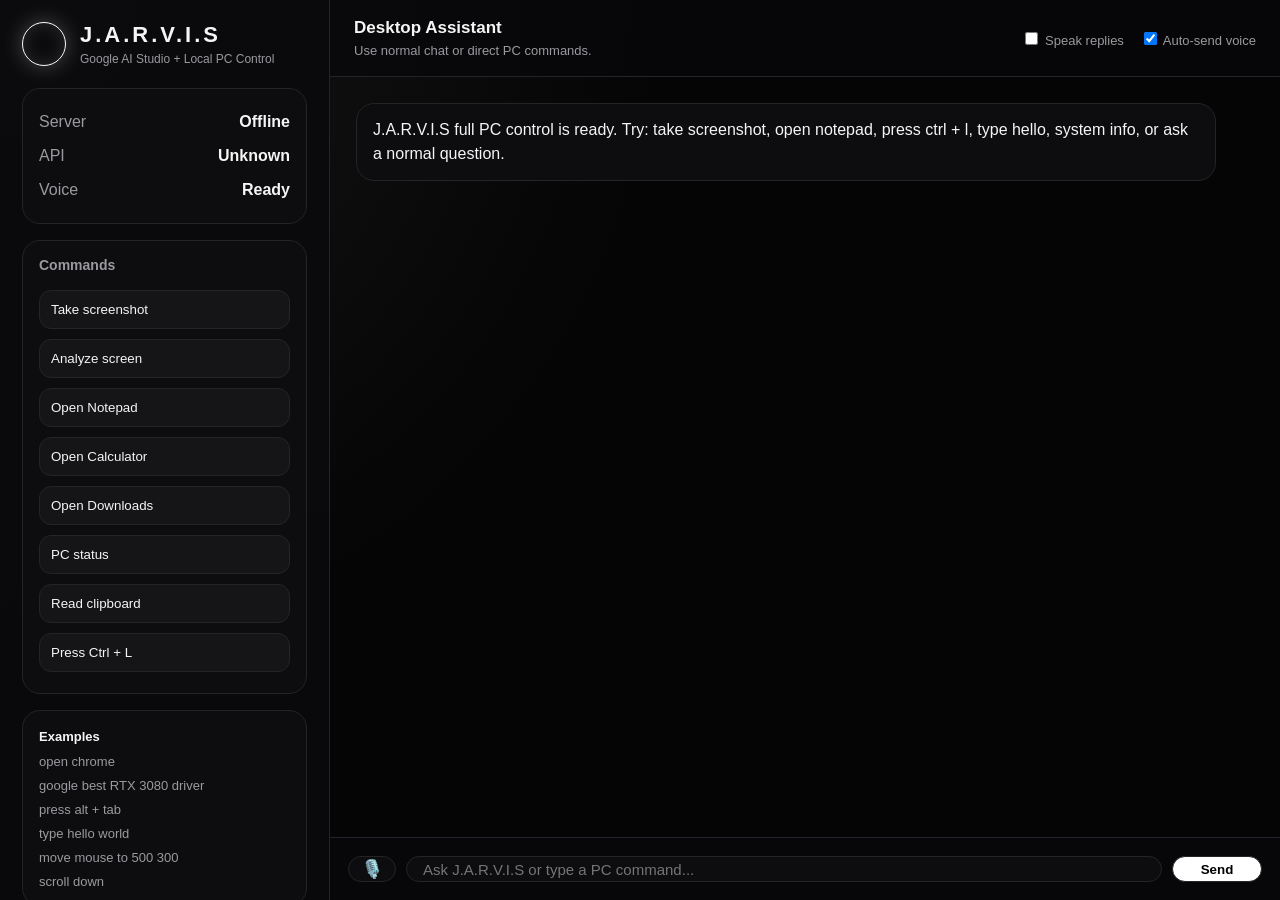
==== frontend/index.html @ 2f7c83c5 "Initial import" ====
<!doctype html>
<html lang="en">
<head>
  <meta charset="UTF-8" />
  <meta name="viewport" content="width=device-width, initial-scale=1.0" />
  <title>J.A.R.V.I.S Full PC Control</title>
  <link rel="stylesheet" href="style.css" />
</head>
<body>
  <div class="app">
    <aside class="sidebar">
      <div class="brand">
        <div class="orb"></div>
        <div>
          <h1>J.A.R.V.I.S</h1>
          <p>Google AI Studio + Local PC Control</p>
        </div>
      </div>

      <div class="status-card">
        <div class="row"><span>Server</span><b id="serverState">Checking...</b></div>
        <div class="row"><span>API</span><b id="apiState">...</b></div>
        <div class="row"><span>Voice</span><b id="voiceState">Ready</b></div>
      </div>

      <div class="commands">
        <h2>Commands</h2>
        <button data-cmd="take screenshot">Take screenshot</button>
        <button data-cmd="screenshot and analyze it">Analyze screen</button>
        <button data-cmd="open notepad">Open Notepad</button>
        <button data-cmd="open calculator">Open Calculator</button>
        <button data-cmd="open downloads">Open Downloads</button>
        <button data-cmd="system info">PC status</button>
        <button data-cmd="read clipboard">Read clipboard</button>
        <button data-cmd="press ctrl + l">Press Ctrl + L</button>
      </div>

      <div class="hint">
        <b>Examples</b>
        <p>open chrome</p>
        <p>google best RTX 3080 driver</p>
        <p>press alt + tab</p>
        <p>type hello world</p>
        <p>move mouse to 500 300</p>
        <p>scroll down</p>
      </div>
    </aside>

    <main class="main">
      <div class="topbar">
        <div>
          <h3>Desktop Assistant</h3>
          <p>Use normal chat or direct PC commands.</p>
        </div>
        <div class="toggles">
          <label><input type="checkbox" id="speakToggle" /> Speak replies</label>
          <label><input type="checkbox" id="autoSendVoice" checked /> Auto-send voice</label>
        </div>
      </div>

      <section id="chat" class="chat"></section>

      <form id="form" class="inputbar">
        <button type="button" id="micBtn" title="Voice input">🎙️</button>
        <input id="input" autocomplete="off" placeholder="Ask J.A.R.V.I.S or type a PC command..." />
        <button type="submit">Send</button>
      </form>
    </main>
  </div>

  <script src="app.js"></script>
</body>
</html>
---- frontend/style.css ----
:root {
  --bg: #050505;
  --panel: #0d0d0f;
  --panel2: #151518;
  --text: #f5f5f5;
  --muted: #9a9a9f;
  --line: #242428;
  --accent: #ffffff;
  --danger: #ff6b6b;
  --good: #9effa7;
}

* { box-sizing: border-box; }
html, body { height: 100%; margin: 0; }
body {
  background: radial-gradient(circle at top left, #171717, var(--bg) 42%);
  color: var(--text);
  font-family: Inter, Segoe UI, Arial, sans-serif;
  overflow: hidden;
}

.app {
  height: 100vh;
  display: grid;
  grid-template-columns: 330px 1fr;
}

.sidebar {
  border-right: 1px solid var(--line);
  background: rgba(10,10,12,.92);
  padding: 22px;
  overflow-y: auto;
}

.brand { display: flex; align-items: center; gap: 14px; margin-bottom: 22px; }
.orb {
  width: 44px; height: 44px; border-radius: 50%;
  border: 1px solid #fff;
  box-shadow: 0 0 22px rgba(255,255,255,.25), inset 0 0 18px rgba(255,255,255,.12);
}
.brand h1 { font-size: 22px; margin: 0; letter-spacing: 3px; }
.brand p { color: var(--muted); margin: 4px 0 0; font-size: 12px; }

.status-card, .hint, .commands {
  background: var(--panel);
  border: 1px solid var(--line);
  border-radius: 18px;
  padding: 16px;
  margin-bottom: 16px;
}
.row { display: flex; justify-content: space-between; padding: 8px 0; color: var(--muted); }
.row b { color: var(--text); font-weight: 600; }

.commands h2 { margin: 0 0 12px; font-size: 14px; color: var(--muted); }
.commands button {
  width: 100%;
  background: var(--panel2);
  color: var(--text);
  border: 1px solid var(--line);
  border-radius: 12px;
  padding: 11px;
  text-align: left;
  margin: 5px 0;
  cursor: pointer;
}
.commands button:hover { border-color: #fff; }
.hint b { font-size: 13px; }
.hint p { color: var(--muted); margin: 9px 0 0; font-size: 13px; }

.main {
  height: 100vh;
  display: grid;
  grid-template-rows: auto 1fr auto;
  min-width: 0;
}

.topbar {
  border-bottom: 1px solid var(--line);
  padding: 18px 24px;
  display: flex;
  justify-content: space-between;
  gap: 14px;
  align-items: center;
  background: rgba(8,8,10,.7);
}
.topbar h3 { margin: 0; font-size: 17px; }
.topbar p { margin: 5px 0 0; color: var(--muted); font-size: 13px; }
.toggles { display: flex; gap: 16px; color: var(--muted); font-size: 13px; }

.chat {
  overflow-y: auto;
  padding: 26px;
  scroll-behavior: smooth;
}
.message {
  max-width: 860px;
  margin: 0 0 14px;
  display: flex;
}
.message.user { justify-content: flex-end; margin-left: auto; }
.bubble {
  border: 1px solid var(--line);
  background: var(--panel);
  border-radius: 18px;
  padding: 14px 16px;
  line-height: 1.5;
  white-space: pre-wrap;
  overflow-wrap: anywhere;
}
.user .bubble { background: #f1f1f1; color: #050505; border-color: #f1f1f1; }
.assistant .bubble { color: var(--text); }
.system .bubble { color: var(--muted); font-size: 13px; }

.inputbar {
  padding: 18px;
  display: grid;
  grid-template-columns: 48px 1fr 90px;
  gap: 10px;
  border-top: 1px solid var(--line);
  background: rgba(8,8,10,.9);
}
.inputbar input {
  background: var(--panel);
  color: var(--text);
  border: 1px solid var(--line);
  border-radius: 14px;
  padding: 0 16px;
  font-size: 15px;
  outline: none;
}
.inputbar input:focus { border-color: #fff; }
.inputbar button {
  border: 1px solid var(--line);
  background: #fff;
  color: #000;
  border-radius: 14px;
  font-weight: 700;
  cursor: pointer;
}
#micBtn { background: var(--panel); color: var(--text); font-size: 18px; }
#micBtn.listening { border-color: var(--good); box-shadow: 0 0 18px rgba(158,255,167,.18); }

@media (max-width: 850px) {
  .app { grid-template-columns: 1fr; }
  .sidebar { display: none; }
  .toggles { display: none; }
}
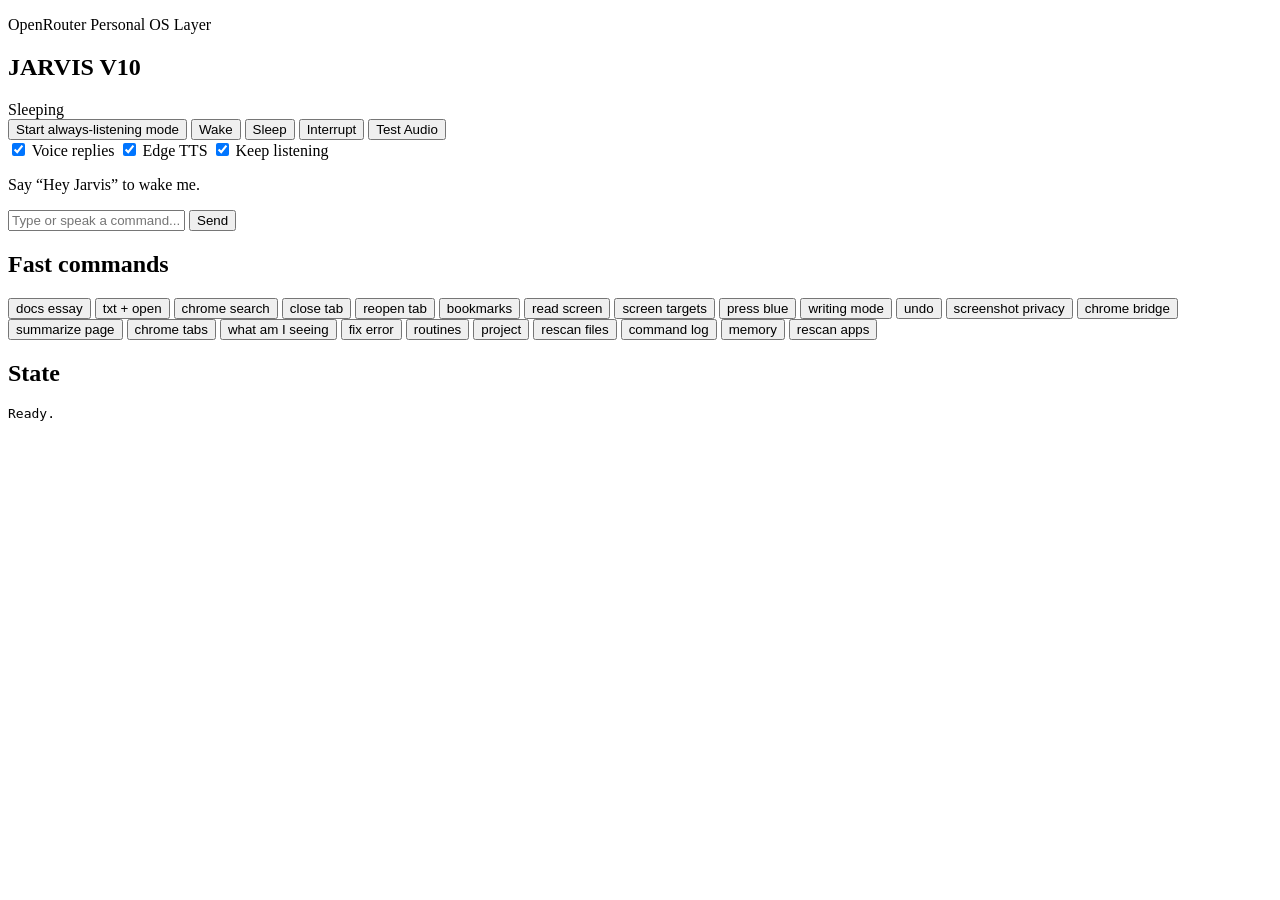
==== commit c2f91469: "Add files via upload" ====
--- a/frontend/index.html
+++ b/frontend/index.html
@@ -1,73 +1,78 @@
 <!doctype html>
 <html lang="en">
 <head>
-  <meta charset="UTF-8" />
-  <meta name="viewport" content="width=device-width, initial-scale=1.0" />
-  <title>J.A.R.V.I.S Full PC Control</title>
-  <link rel="stylesheet" href="style.css" />
+  <meta charset="utf-8" />
+  <meta name="viewport" content="width=device-width, initial-scale=1" />
+  <title>JARVIS V10</title>
+  <link rel="stylesheet" href="/style.css" />
 </head>
 <body>
-  <div class="app">
-    <aside class="sidebar">
-      <div class="brand">
-        <div class="orb"></div>
-        <div>
-          <h1>J.A.R.V.I.S</h1>
-          <p>Google AI Studio + Local PC Control</p>
-        </div>
-      </div>
-
-      <div class="status-card">
-        <div class="row"><span>Server</span><b id="serverState">Checking...</b></div>
-        <div class="row"><span>API</span><b id="apiState">...</b></div>
-        <div class="row"><span>Voice</span><b id="voiceState">Ready</b></div>
-      </div>
-
-      <div class="commands">
-        <h2>Commands</h2>
-        <button data-cmd="take screenshot">Take screenshot</button>
-        <button data-cmd="screenshot and analyze it">Analyze screen</button>
-        <button data-cmd="open notepad">Open Notepad</button>
-        <button data-cmd="open calculator">Open Calculator</button>
-        <button data-cmd="open downloads">Open Downloads</button>
-        <button data-cmd="system info">PC status</button>
-        <button data-cmd="read clipboard">Read clipboard</button>
-        <button data-cmd="press ctrl + l">Press Ctrl + L</button>
-      </div>
-
-      <div class="hint">
-        <b>Examples</b>
-        <p>open chrome</p>
-        <p>google best RTX 3080 driver</p>
-        <p>press alt + tab</p>
-        <p>type hello world</p>
-        <p>move mouse to 500 300</p>
-        <p>scroll down</p>
-      </div>
-    </aside>
-
-    <main class="main">
+  <main class="app">
+    <section class="panel hero">
       <div class="topbar">
         <div>
-          <h3>Desktop Assistant</h3>
-          <p>Use normal chat or direct PC commands.</p>
+          <p class="eyebrow">OpenRouter Personal OS Layer</p>
+          <h1>JARVIS V10</h1>
         </div>
-        <div class="toggles">
-          <label><input type="checkbox" id="speakToggle" /> Speak replies</label>
-          <label><input type="checkbox" id="autoSendVoice" checked /> Auto-send voice</label>
-        </div>
+        <div id="statusBadge" class="badge sleeping">Sleeping</div>
       </div>
+      <div class="orb-wrap">
+        <div id="orb" class="orb sleeping"><span></span></div>
+      </div>
+      <div class="controls">
+        <button id="listenBtn">Start always-listening mode</button>
+        <button id="wakeBtn">Wake</button>
+        <button id="sleepBtn">Sleep</button>
+        <button id="interruptBtn">Interrupt</button>
+        <button id="testAudioBtn">Test Audio</button>
+      </div>
+      <div class="settings-row">
+        <label><input id="useVoice" type="checkbox" checked /> Voice replies</label>
+        <label><input id="useEdgeTts" type="checkbox" checked /> Edge TTS</label>
+        <label><input id="autoListen" type="checkbox" checked /> Keep listening</label>
+      </div>
+      <p id="heard" class="heard">Say “Hey Jarvis” to wake me.</p>
+    </section>
 
-      <section id="chat" class="chat"></section>
+    <section class="panel chat-panel">
+      <div id="chat" class="chat"></div>
+      <form id="chatForm" class="chat-form">
+        <input id="messageInput" autocomplete="off" placeholder="Type or speak a command..." />
+        <button>Send</button>
+      </form>
+    </section>
 
-      <form id="form" class="inputbar">
-        <button type="button" id="micBtn" title="Voice input">🎙️</button>
-        <input id="input" autocomplete="off" placeholder="Ask J.A.R.V.I.S or type a PC command..." />
-        <button type="submit">Send</button>
-      </form>
-    </main>
-  </div>
-
-  <script src="app.js"></script>
+    <aside class="panel side">
+      <h2>Fast commands</h2>
+      <div class="cmds">
+        <button data-cmd="open google docs and write me an essay about the enlightenment">docs essay</button>
+        <button data-cmd="create txt file open it and write hello from jarvis">txt + open</button>
+        <button data-cmd="open chrome and search for best rtx 3080 driver">chrome search</button>
+        <button data-cmd="close current tab">close tab</button>
+        <button data-cmd="reopen closed tab">reopen tab</button>
+        <button data-cmd="list bookmarks">bookmarks</button>
+        <button data-cmd="read screen">read screen</button>
+        <button data-cmd="screen targets">screen targets</button>
+        <button data-cmd="press blue button">press blue</button>
+        <button data-cmd="start writing mode">writing mode</button>
+        <button data-cmd="undo last action">undo</button>
+        <button data-cmd="screenshot privacy">screenshot privacy</button>
+        <button data-cmd="chrome bridge status">chrome bridge</button>
+        <button data-cmd="summarize this page">summarize page</button>
+        <button data-cmd="list chrome tabs">chrome tabs</button>
+        <button data-cmd="what am i looking at">what am I seeing</button>
+        <button data-cmd="fix this error">fix error</button>
+        <button data-cmd="list routines">routines</button>
+        <button data-cmd="project summary">project</button>
+        <button data-cmd="rescan files">rescan files</button>
+        <button data-cmd="show command log">command log</button>
+        <button data-cmd="what do you remember">memory</button>
+        <button data-cmd="rescan apps">rescan apps</button>
+      </div>
+      <h2>State</h2>
+      <pre id="stateBox">Ready.</pre>
+    </aside>
+  </main>
+  <script src="/app.js"></script>
 </body>
 </html>
